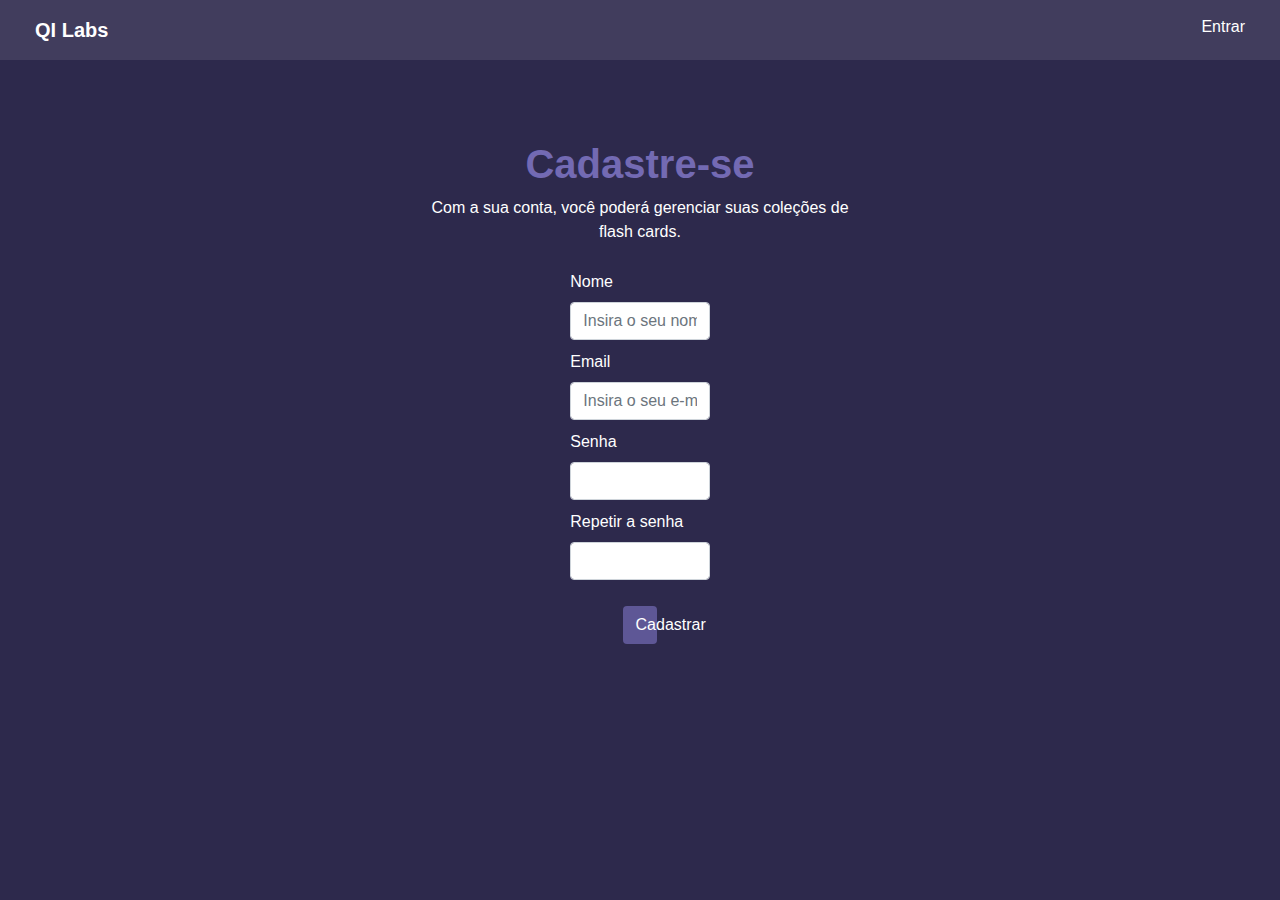
==== Projeto Programação Web 1/cadastro.html @ 94a178d7 "Criação do repositório no github" ====
<!DOCTYPE html>
<html lang="pt-br">

<head>
    <meta charset="UTF-8">
    <meta http-equiv="X-UA-Compatible" content="IE=edge">
    <meta name="viewport" content="width=device-width, initial-scale=1.0">
    <link rel="stylesheet" href="https://cdn.jsdelivr.net/npm/bootstrap@4.0.0/dist/css/bootstrap.min.css"
        integrity="sha384-Gn5384xqQ1aoWXA+058RXPxPg6fy4IWvTNh0E263XmFcJlSAwiGgFAW/dAiS6JXm" crossorigin="anonymous">
    <link rel="stylesheet" href="css/style-cadastro.css">
    <title>Cadastre-se</title>
</head>

<body>
    <header class="header">
        <div class="header__menu">
            <span class="logo">QI Labs</span>
            <span>Entrar</span>
        </div>
    </header>
    <main>
        <div class="container-principal">
            <div class="titulo">
                <h1>Cadastre-se</h1>
                <p>Com a sua conta, você poderá gerenciar suas coleções de flash cards.</p>
            </div>
            <div class="input-group">
                <div class="container-principal">
                    <form action="/cadastro" method="post">
                        <label for="nome">Nome</label>
                        <input type="text" class="form-control" id="nome" placeholder="Insira o seu nome completo">
                        <label for="email">Email</label>
                        <input type="text" class="form-control" id="email" placeholder="Insira o seu e-mail">
                        <label for="senha">Senha</label>
                        <input type="text" class="form-control" id="senha">
                        <label for="repetirSenha">Repetir a senha</label>
                        <input type="text" class="form-control" id="repetirSenha">
                        <div class="botao">
                            <button class="btn mt-3">Cadastrar</button>
                        </div>
                    </form>
                </div>
            </div>
        </div>
    </main>
</body>

</html>
---- Projeto Programação Web 1/css/style-cadastro.css ----
body, html {
    background-color: #2d294c;
    color: white;
}

.header {
    background-color: #413d5d;
    vertical-align: middle;
    padding: 15px;
}

.header__menu {
    display: flex;
    justify-content: space-between;
    margin: 0 20px;
}

.logo {
    font-weight: bold;
    font-size: 20px;
}

.container-principal {
    width: 33%;
    margin: 0 auto;
}

.titulo {
    text-align: center;
    margin-top: 5rem;
}

h1 {
    color: #736ab3;
    font-weight: bold;
}

label {
    margin-top: 10px;
}

.botao {
    display: flex;
    justify-content: center;
    margin-top: 10px;
}


button {
    background-color: #5e5796 !important;
    width: 25%;
    color: white;
}
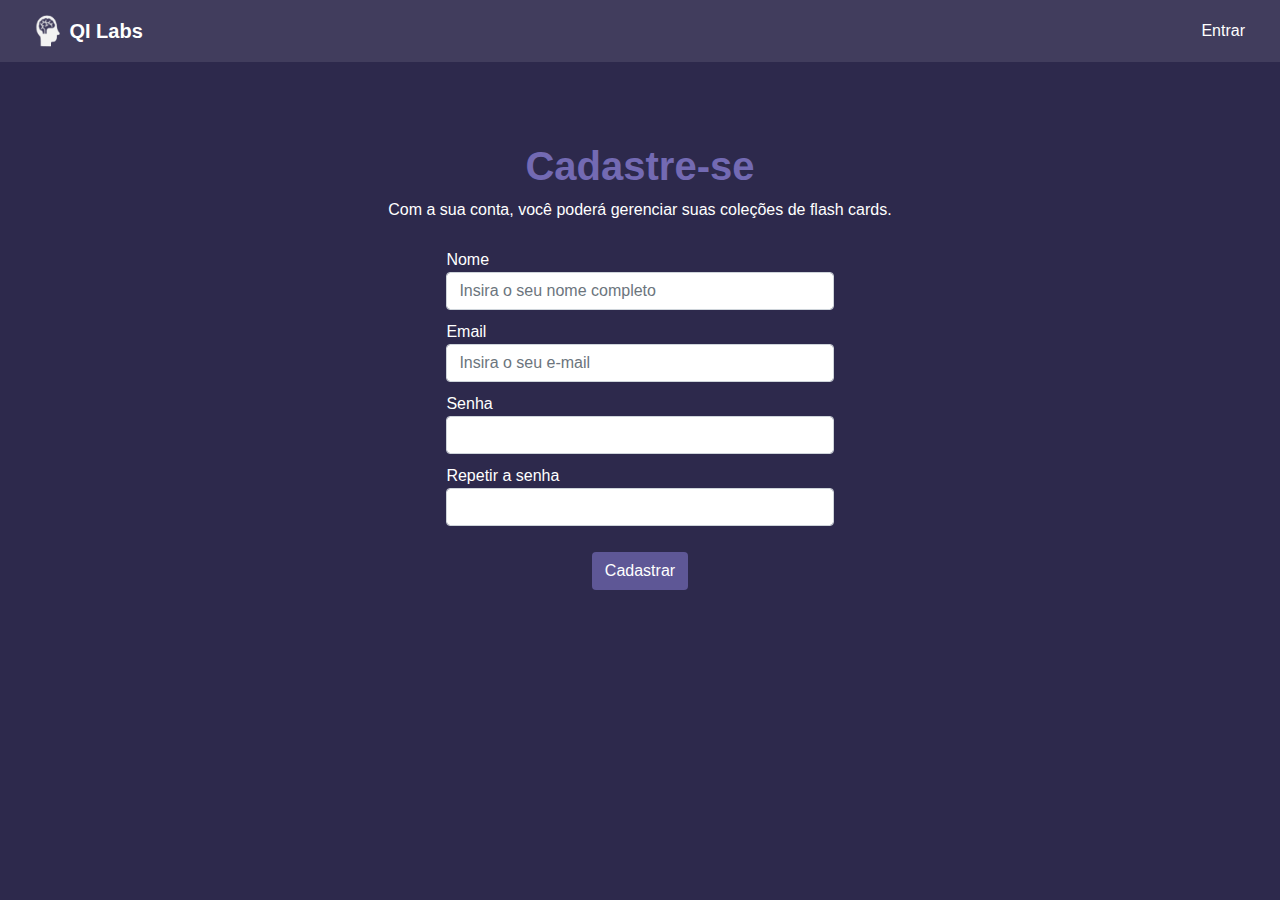
==== commit 49d34244: "Alteração geral no projeto" ====
--- a/Projeto Programação Web 1/cadastro.html
+++ b/Projeto Programação Web 1/cadastro.html
@@ -9,15 +9,21 @@
         integrity="sha384-Gn5384xqQ1aoWXA+058RXPxPg6fy4IWvTNh0E263XmFcJlSAwiGgFAW/dAiS6JXm" crossorigin="anonymous">
     <link rel="stylesheet" href="css/style-cadastro.css">
     <title>Cadastre-se</title>
+    <link rel="icon" type="image/x-icon" href="img/logo.png">   
 </head>
 
 <body>
+
     <header class="header">
         <div class="header__menu">
-            <span class="logo">QI Labs</span>
-            <span>Entrar</span>
+            <div class="logo">
+                <img src="img/logo.png" alt="Logo QI Labs">
+                <span>QI Labs</span>
+            </div>
+            <a href="login.html">Entrar</a>
         </div>
     </header>
+
     <main>
         <div class="container-principal">
             <div class="titulo">
@@ -32,17 +38,39 @@
                         <label for="email">Email</label>
                         <input type="text" class="form-control" id="email" placeholder="Insira o seu e-mail">
                         <label for="senha">Senha</label>
-                        <input type="text" class="form-control" id="senha">
+                        <input type="password" class="form-control" id="senha">
                         <label for="repetirSenha">Repetir a senha</label>
-                        <input type="text" class="form-control" id="repetirSenha">
+                        <input type="password" class="form-control" id="repetirSenha">
+                        <span id="senhaErrada" class="naoMostrar">Senha não confere</span>
                         <div class="botao">
-                            <button class="btn mt-3">Cadastrar</button>
+                            <button id="cadastrar" class="btn mt-3">Cadastrar</button>
                         </div>
                     </form>
                 </div>
             </div>
         </div>
     </main>
+
+    <script>
+        var botao = document.getElementById('cadastrar');
+        botao.addEventListener('click', function(evt){
+            evt.preventDefault();
+            var nome = document.getElementById('nome').value;
+            var email = document.getElementById('email').value;
+            var senha = document.getElementById('senha').value;
+            var repetirSenha = document.getElementById('repetirSenha').value;
+            var senhaErrada = document.getElementById('senhaErrada');
+
+            if(senha == repetirSenha){
+                senhaErrada.classList.add("naoMostrar");
+                alert(`Nome: ${nome}\rEmail: ${email}\rSenha: ${senha}\rRepetir Senha: ${repetirSenha}`);
+            }else{
+                senhaErrada.classList.remove("naoMostrar");
+            }
+
+            
+        });
+    </script>
 </body>
 
 </html>--- a/Projeto Programação Web 1/css/style-cadastro.css
+++ b/Projeto Programação Web 1/css/style-cadastro.css
@@ -15,13 +15,24 @@
     margin: 0 20px;
 }
 
-.logo {
+.header__menu > a {
+    color: white;
+    line-height: 2rem;
+}
+
+.logo > span{
     font-weight: bold;
     font-size: 20px;
+    margin-left: 5px;
+    vertical-align: middle;
+}
+
+.logo > img {
+    width: 25px;
 }
 
 .container-principal {
-    width: 33%;
+    width: 55%;
     margin: 0 auto;
 }
 
@@ -37,6 +48,16 @@
 
 label {
     margin-top: 10px;
+    margin-bottom: 0;
+}
+
+#senhaErrada{
+    color: red;
+    font-size: 12px;
+}
+
+.naoMostrar{
+    display: none;
 }
 
 .botao {
